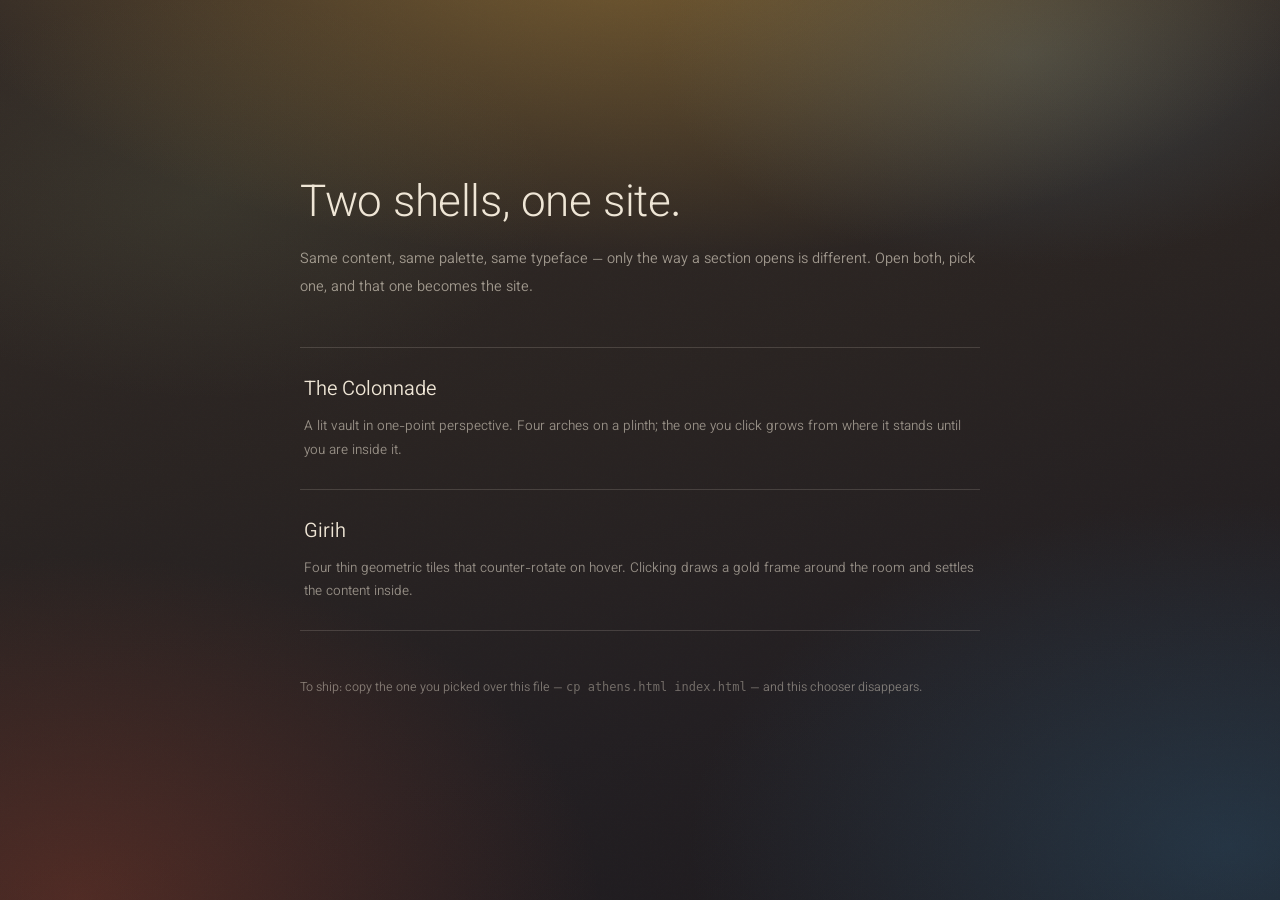
==== index.html @ 7ce34aa2 "Build the site: two shells, shared content and UI Four sections (me / images / video / writing) driv" ====
<!doctype html>
<html lang="en">
<head>
<meta charset="utf-8">
<meta name="viewport" content="width=device-width,initial-scale=1">
<meta name="theme-color" content="#241f1d">
<title>Choose a shell — Hossein Soroushpour</title>
<link href="https://fonts.googleapis.com/css2?family=Vazirmatn:wght@200;300;400;500&display=swap" rel="stylesheet">
<link rel="stylesheet" href="app.css">
<style>
body{overflow:auto;display:grid;place-items:center;padding:12vh 6vw 14vh;min-height:100dvh}
.wrap{position:relative;z-index:5;width:min(680px,100%)}
h1{font-size:clamp(28px,5vw,44px);font-weight:200}
.sub{margin-top:16px;font-size:14.5px;line-height:1.9;opacity:.6}
[dir=rtl] .sub{line-height:2.2}
.opts{margin-top:46px;border-top:1px solid var(--line)}
.opt{display:block;text-decoration:none;color:var(--ink);padding:26px 4px;
  border-bottom:1px solid var(--line);transition:.35s}
.opt:hover{padding-inline-start:16px;background:rgba(217,164,65,.07)}
.opt strong{font-weight:300;font-size:20px}
.opt em{display:block;font-style:normal;font-size:13.5px;opacity:.55;margin-top:9px;line-height:1.75}
.note{margin-top:44px;font-size:12.5px;line-height:2;opacity:.45}
.note code{font-family:ui-monospace,monospace;font-size:12px;opacity:.85}
</style>
</head>
<body>
<div class="sky"></div><div class="grain"></div>
<div class="wrap">
  <h1>Two shells, one site.</h1>
  <p class="sub">Same content, same palette, same typeface — only the way a section opens is different. Open both, pick one, and that one becomes the site.</p>
  <div class="opts">
    <a class="opt" href="athens.html"><strong>The Colonnade</strong>
      <em>A lit vault in one-point perspective. Four arches on a plinth; the one you click grows from where it stands until you are inside it.</em></a>
    <a class="opt" href="girih.html"><strong>Girih</strong>
      <em>Four thin geometric tiles that counter-rotate on hover. Clicking draws a gold frame around the room and settles the content inside.</em></a>
  </div>
  <p class="note">To ship: copy the one you picked over this file —
    <code>cp athens.html index.html</code> — and this chooser disappears.</p>
</div>
</body>
</html>
---- app.css ----
/* ============================================================
   Shared foundation — School of Athens palette, one typeface,
   one ink colour. Elements stay minimal: hairlines, arcs, space.
   ============================================================ */
:root{
  /* pigments lifted from the painting */
  --gold:#d9a441;      /* the light falling through the vault */
  --terra:#a8442a;     /* Plato's robe */
  --lapis:#2e5a7a;     /* Aristotle's blue */
  --sky:#6e9bae;       /* the sky in the arch */
  --sage:#7c8b5e;      /* the olive of the foreground figures */
  --marble:#e8dcc6;    /* the stone */

  /* one ink colour for every piece of type on the site */
  --ink:#efe6d6;
  --line:rgba(239,230,214,.16);
  --line-hi:rgba(239,230,214,.34);
  --pane:rgba(239,230,214,.045);
  --pane-hi:rgba(239,230,214,.085);

  --font:'Vazirmatn',system-ui,-apple-system,sans-serif;
  --ease:cubic-bezier(.16,1,.3,1);
}
*{box-sizing:border-box;margin:0;padding:0}
html{scroll-behavior:smooth}
html,body{min-height:100%}
body{
  font-family:var(--font);font-weight:300;color:var(--ink);
  background:#241f1d;
  -webkit-font-smoothing:antialiased;text-rendering:optimizeLegibility;
}
/* the painting's colour distribution: gold overhead, terracotta low-left,
   lapis low-right, everything settling into warm shadow */
.sky{position:fixed;inset:0;z-index:0;pointer-events:none;
  background:
    radial-gradient(ellipse 88% 58% at 50% -8%, rgba(217,164,65,.42), transparent 64%),
    radial-gradient(ellipse 62% 58% at 6% 100%, rgba(168,68,42,.34), transparent 66%),
    radial-gradient(ellipse 64% 58% at 96% 94%, rgba(46,90,122,.40), transparent 66%),
    radial-gradient(ellipse 46% 38% at 80% 6%, rgba(110,155,174,.22), transparent 62%),
    radial-gradient(ellipse 44% 36% at 16% 22%, rgba(124,139,94,.14), transparent 62%),
    linear-gradient(168deg,#332b26 0%,#2a2422 44%,#231f22 74%,#1e1b1f 100%);}
.grain{position:fixed;inset:0;z-index:1;pointer-events:none;opacity:.05;mix-blend-mode:overlay;
  background-image:url("data:image/svg+xml;utf8,<svg xmlns='http://www.w3.org/2000/svg' width='140' height='140'><filter id='n'><feTurbulence baseFrequency='.85' numOctaves='3'/></filter><rect width='140' height='140' filter='url(%23n)'/></svg>")}

/* ---------- type: one family, one colour, hierarchy by weight + opacity ---------- */
h1,h2,h3{font-weight:300;line-height:1.12;letter-spacing:-.01em}
[dir=rtl] h1,[dir=rtl] h2,[dir=rtl] h3{line-height:1.4;letter-spacing:0}
.eyebrow{font-size:11px;letter-spacing:.28em;text-transform:uppercase;opacity:.5}
[dir=rtl] .eyebrow{letter-spacing:.12em}
.lead{font-size:clamp(17px,2.2vw,21px);line-height:1.7;opacity:.86}
[dir=rtl] .lead{line-height:2.05}
p.body{font-size:15px;line-height:1.95;opacity:.66;max-width:58ch}
[dir=rtl] p.body{line-height:2.25}

/* ---------- fixed, centred language switch: never moves ---------- */
.lang{position:fixed;bottom:0;left:50%;transform:translateX(-50%);z-index:95;
  display:flex;align-items:center;padding:12px 0 20px;direction:ltr}
.lang button{background:none;border:none;cursor:pointer;color:var(--ink);opacity:.42;
  font-family:var(--font);font-size:12px;letter-spacing:.2em;
  width:96px;text-align:center;padding:9px 0;transition:opacity .3s}
.lang button.fa{letter-spacing:.02em;font-size:13px}
.lang button:hover{opacity:.72}
.lang button.on{opacity:1}
.lang i{width:1px;height:13px;background:var(--line-hi)}

/* ---------- close ---------- */
.shut{position:fixed;top:18px;inset-inline-start:18px;z-index:70;
  background:rgba(28,25,26,.72);backdrop-filter:blur(8px);
  border:1px solid var(--line-hi);color:var(--ink);opacity:.72;
  font-family:var(--font);font-size:11px;letter-spacing:.18em;
  cursor:pointer;padding:11px 18px;border-radius:2px;transition:.3s;display:none}
.shut:hover{opacity:1;border-color:var(--gold)}
body.open .shut{display:block}

/* ============================================================
   SECTION BODIES — identical in both shells
   ============================================================ */
.sec{max-width:1060px;margin:0 auto;width:100%}
.sec-head{margin-bottom:clamp(28px,5vh,52px)}
.sec-head h2{font-size:clamp(30px,5.2vw,54px);margin:12px 0 18px}
.rule{height:1px;background:linear-gradient(90deg,var(--gold),transparent);opacity:.55;margin:26px 0}

/* --- I · me --- */
.me-grid{display:grid;grid-template-columns:1.15fr .85fr;gap:clamp(28px,5vw,64px);align-items:start}
.facts{border-top:1px solid var(--line)}
.fact{display:flex;justify-content:space-between;gap:16px;padding:14px 0;
  border-bottom:1px solid var(--line);font-size:13.5px;opacity:.74}
.fact em{font-style:normal;opacity:.6;white-space:nowrap;font-size:12px}
.links{display:grid;gap:1px;margin-top:30px;background:var(--line);border:1px solid var(--line)}
.link{background:rgba(36,31,29,.6);padding:16px 18px;display:flex;justify-content:space-between;
  gap:14px;font-size:14px;text-decoration:none;color:var(--ink);opacity:.78;transition:.3s}
.link:hover{opacity:1;background:rgba(217,164,65,.10)}
.link span:last-child{opacity:.55;font-size:12.5px}

/* --- II · images: masonry, mixed ratios --- */
.gal{columns:3;column-gap:14px}
.gal figure{break-inside:avoid;margin-bottom:14px;cursor:pointer;position:relative;
  border:1px solid var(--line);overflow:hidden;transition:border-color .35s,transform .5s var(--ease)}
.gal figure:hover{border-color:var(--gold);transform:translateY(-4px)}
.gal img{display:block;width:100%;height:auto}
.gal figcaption{position:absolute;inset-inline:0;bottom:0;padding:26px 14px 12px;font-size:12px;
  background:linear-gradient(transparent,rgba(20,17,16,.9));opacity:0;transition:opacity .35s}
.gal figure:hover figcaption{opacity:1}

/* lightbox */
.box{position:fixed;inset:0;z-index:90;background:rgba(20,17,16,.94);backdrop-filter:blur(10px);
  display:none;place-items:center;padding:64px 5vw 92px}
.box.on{display:grid}
.box img{max-width:100%;max-height:100%;object-fit:contain;border:1px solid var(--line-hi)}
.box .cap{position:fixed;bottom:60px;inset-inline:0;text-align:center;font-size:13px;opacity:.7}
.box .nav{position:fixed;top:50%;transform:translateY(-50%);background:none;border:none;
  color:var(--ink);opacity:.45;font-size:30px;cursor:pointer;padding:20px;transition:opacity .3s}
.box .nav:hover{opacity:1}
.box .prev{inset-inline-start:8px}.box .next{inset-inline-end:8px}

/* --- III · video: 9:16 --- */
.vids{display:grid;grid-template-columns:repeat(4,1fr);gap:16px}
.vid{position:relative;aspect-ratio:9/16;border:1px solid var(--line);overflow:hidden;
  background:#1b1817;cursor:pointer;transition:border-color .35s,transform .5s var(--ease)}
.vid:hover{border-color:var(--gold);transform:translateY(-4px)}
.vid video{width:100%;height:100%;object-fit:cover;display:block}
.vid .tag{position:absolute;inset-inline:0;bottom:0;padding:34px 14px 14px;font-size:12.5px;
  line-height:1.5;background:linear-gradient(transparent,rgba(20,17,16,.92));pointer-events:none}
.vid .cue{position:absolute;inset:0;display:grid;place-items:center;pointer-events:none;transition:opacity .3s}
.vid .cue s{display:block;width:52px;height:52px;border:1px solid var(--line-hi);border-radius:50%;
  position:relative;background:rgba(20,17,16,.4)}
.vid .cue s::after{content:'';position:absolute;left:53%;top:50%;transform:translate(-50%,-50%);
  border-inline-start:9px solid var(--ink);border-top:6px solid transparent;border-bottom:6px solid transparent}
[dir=rtl] .vid .cue s::after{transform:translate(-50%,-50%) scaleX(-1)}
.vid.playing .cue{opacity:0}

/* --- IV · writing --- */
.essays{border-top:1px solid var(--line)}
.essay{border-bottom:1px solid var(--line);padding:clamp(22px,3.2vw,34px) 4px;cursor:pointer;
  display:grid;grid-template-columns:auto 1fr auto;gap:clamp(16px,3vw,38px);align-items:baseline;
  transition:padding-inline-start .4s var(--ease),background .35s}
.essay:hover{padding-inline-start:16px;background:rgba(217,164,65,.06)}
.essay .idx{font-size:12px;opacity:.4;width:22px}
.essay h3{font-size:clamp(19px,2.6vw,26px);margin-bottom:12px}
.essay .hook{font-size:15px;line-height:1.75;opacity:.6;max-width:62ch}
[dir=rtl] .essay .hook{line-height:2.05}
.essay .mins{font-size:11.5px;letter-spacing:.14em;opacity:.45;white-space:nowrap}

/* the reader: one column, nothing else */
.reader{position:fixed;inset:0;z-index:92;background:#211d1c;overflow-y:auto;
  opacity:0;pointer-events:none;transition:opacity .45s}
.reader.on{opacity:1;pointer-events:auto}
.reader .bar{position:fixed;top:0;inset-inline-start:0;height:2px;width:0;background:var(--gold);z-index:3;
  transition:width .1s linear}
.reader .col{max-width:660px;margin:0 auto;padding:clamp(88px,14vh,160px) 24px clamp(120px,20vh,220px)}
.reader h2{font-size:clamp(28px,4.6vw,44px);margin:14px 0 26px}
.reader .hook{font-size:clamp(18px,2.4vw,22px);line-height:1.75;opacity:.85;
  padding-inline-start:18px;border-inline-start:2px solid var(--gold)}
[dir=rtl] .reader .hook{line-height:2.1}
.reader p.t{font-size:17px;line-height:2;opacity:0;transform:translateY(14px);
  transition:opacity .7s,transform .8s;margin-top:28px}
[dir=rtl] .reader p.t{line-height:2.35;font-size:16px}
.reader p.t.in{opacity:.82;transform:none}
.reader .end{margin-top:64px;padding-top:28px;border-top:1px solid var(--line);
  font-size:12px;letter-spacing:.16em;opacity:.45;background:none;border-inline:none;border-bottom:none;
  color:var(--ink);font-family:var(--font);cursor:pointer;width:100%;text-align:start;padding-bottom:8px}
.reader .end:hover{opacity:.9}

/* ============================================================
   RESPONSIVE
   ============================================================ */
@media(max-width:1000px){
  .gal{columns:2}
  .vids{grid-template-columns:repeat(2,1fr)}
  .me-grid{grid-template-columns:1fr;gap:34px}
}
@media(max-width:620px){
  .gal{columns:1}
  .vids{grid-template-columns:1fr 1fr;gap:10px}
  .essay{grid-template-columns:auto 1fr;gap:14px}
  .essay .mins{grid-column:2;margin-top:10px}
  .lang button{width:78px}
  .shut{top:12px;inset-inline-start:12px;padding:10px 14px}
  .box{padding:52px 12px 84px}
}
@media(prefers-reduced-motion:reduce){
  *{animation:none!important;transition-duration:.01ms!important}
  .reader p.t{opacity:.82;transform:none}
}
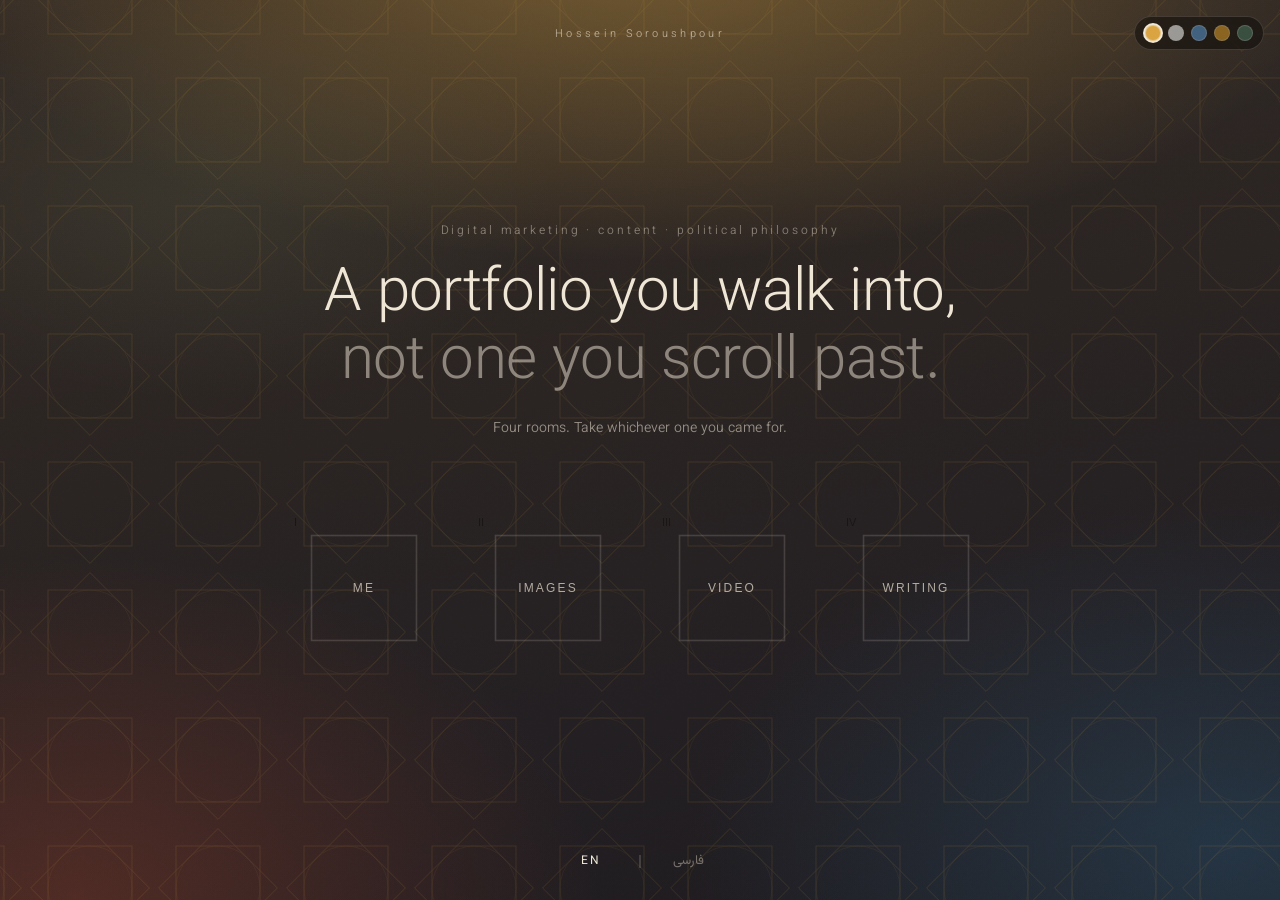
==== commit 53cf2166: "One shell, five palettes, image categories - Drop the Colonnade; Girih becomes index.html. - Five se" ====
--- a/index.html
+++ b/index.html
@@ -2,40 +2,169 @@
 <html lang="en">
 <head>
 <meta charset="utf-8">
-<meta name="viewport" content="width=device-width,initial-scale=1">
+<meta name="viewport" content="width=device-width,initial-scale=1,viewport-fit=cover">
 <meta name="theme-color" content="#241f1d">
-<title>Choose a shell — Hossein Soroushpour</title>
+<title>Hossein Soroushpour</title>
+<meta name="description" content="Digital marketing, content and political philosophy — posters, video and writing by Hossein Soroushpour.">
+<link rel="preconnect" href="https://fonts.gstatic.com" crossorigin>
 <link href="https://fonts.googleapis.com/css2?family=Vazirmatn:wght@200;300;400;500&display=swap" rel="stylesheet">
 <link rel="stylesheet" href="app.css">
 <style>
-body{overflow:auto;display:grid;place-items:center;padding:12vh 6vw 14vh;min-height:100dvh}
-.wrap{position:relative;z-index:5;width:min(680px,100%)}
-h1{font-size:clamp(28px,5vw,44px);font-weight:200}
-.sub{margin-top:16px;font-size:14.5px;line-height:1.9;opacity:.6}
-[dir=rtl] .sub{line-height:2.2}
-.opts{margin-top:46px;border-top:1px solid var(--line)}
-.opt{display:block;text-decoration:none;color:var(--ink);padding:26px 4px;
-  border-bottom:1px solid var(--line);transition:.35s}
-.opt:hover{padding-inline-start:16px;background:rgba(217,164,65,.07)}
-.opt strong{font-weight:300;font-size:20px}
-.opt em{display:block;font-style:normal;font-size:13.5px;opacity:.55;margin-top:9px;line-height:1.75}
-.note{margin-top:44px;font-size:12.5px;line-height:2;opacity:.45}
-.note code{font-family:ui-monospace,monospace;font-size:12px;opacity:.85}
+/* ---------- the field: one thin repeating figure, nothing more ---------- */
+#pat{position:fixed;inset:-8%;width:116%;height:116%;z-index:1;opacity:.16;pointer-events:none;
+  transition:opacity .9s,transform 1.2s var(--ease)}
+#pat g{stroke:var(--accent)}
+body.open #pat{opacity:.06;transform:scale(1.1) rotate(2deg)}
+
+header{position:fixed;top:0;inset-inline:0;z-index:30;display:flex;justify-content:center;
+  padding:26px 20px;transition:opacity .45s}
+header span{font-size:11px;letter-spacing:.3em;opacity:.6}
+[dir=rtl] header span{letter-spacing:.12em}
+body.open header{opacity:0;pointer-events:none}
+
+.home{position:relative;z-index:10;min-height:100dvh;display:grid;place-items:center;
+  padding:96px 5vw 104px;transition:opacity .5s,transform .8s var(--ease)}
+body.open .home{opacity:0;transform:scale(.96);pointer-events:none}
+.hero{text-align:center;max-width:min(940px,92vw)}
+.hero .who{font-size:12px;letter-spacing:.24em;opacity:.45;margin-bottom:22px}
+[dir=rtl] .hero .who{letter-spacing:.08em}
+.hero h1{font-size:clamp(29px,5.4vw,60px);font-weight:200}
+.hero h1 b{font-weight:200;opacity:.5;display:block}
+.hero p{margin-top:20px;font-size:14px;opacity:.55;line-height:1.85;max-width:46ch;margin-inline:auto}
+
+/* ---------- four tiles ---------- */
+.tiles{display:flex;justify-content:center;gap:clamp(10px,1.6vw,20px);margin-top:clamp(40px,7vh,72px);flex-wrap:wrap}
+.tile{position:relative;width:clamp(128px,15vw,164px);aspect-ratio:1;cursor:pointer;
+  display:grid;place-items:center;background:none;border:none;padding:0;
+  transition:transform .5s var(--ease)}
+.tile svg{position:absolute;inset:0;width:100%;height:100%;overflow:visible}
+.tile .a{fill:none;stroke:var(--line);stroke-width:1;transition:stroke .45s,transform .8s var(--ease);
+  transform-origin:50% 50%}
+.tile .b{fill:none;stroke:transparent;stroke-width:1;transition:stroke .45s,transform 1s var(--ease);
+  transform-origin:50% 50%}
+.tile:hover,.tile:focus-visible{transform:translateY(-7px);outline:none}
+.tile:hover .a,.tile:focus-visible .a{stroke:var(--line-hi);transform:rotate(45deg)}
+.tile:hover .b,.tile:focus-visible .b{stroke:var(--accent);stroke-opacity:.5;transform:rotate(-45deg)}
+.tile em{position:absolute;top:10px;inset-inline-start:12px;font-style:normal;font-size:11px;opacity:.35}
+.tile span{position:relative;font-size:12px;letter-spacing:.18em;text-transform:uppercase;opacity:.7;
+  text-align:center;line-height:1.5;transition:opacity .4s;padding:0 12px;color:var(--ink)}
+[dir=rtl] .tile span{letter-spacing:.04em;text-transform:none;font-size:15px}
+.tile:hover span{opacity:1}
+
+/* ---------- the chamber ---------- */
+.chamber{position:fixed;inset:0;z-index:25;visibility:hidden;
+  background:var(--panel)}
+body.open .chamber{visibility:visible}
+.frame{position:absolute;inset:clamp(14px,3vh,46px) clamp(14px,3vw,46px);pointer-events:none}
+.frame rect{fill:none;stroke:var(--accent);stroke-width:1;stroke-dasharray:400;stroke-dashoffset:400;opacity:.6;
+  vector-effect:non-scaling-stroke}
+body.open .frame rect{animation:draw 1.4s var(--ease) forwards}
+@keyframes draw{to{stroke-dashoffset:0}}
+.inner{position:absolute;inset:0;overflow-y:auto;-webkit-overflow-scrolling:touch;
+  padding:clamp(74px,12vh,132px) clamp(24px,6vw,72px) clamp(96px,14vh,140px);
+  opacity:0;transform:translateY(18px);transition:opacity .55s .4s,transform .7s .4s}
+body.open .inner{opacity:1;transform:none}
+
+@media(max-width:620px){
+  .tile{width:calc(50% - 8px);aspect-ratio:1.35}
+  .tile span{font-size:11px;letter-spacing:.1em}
+  [dir=rtl] .tile span{font-size:13.5px}
+}
 </style>
 </head>
 <body>
-<div class="sky"></div><div class="grain"></div>
-<div class="wrap">
-  <h1>Two shells, one site.</h1>
-  <p class="sub">Same content, same palette, same typeface — only the way a section opens is different. Open both, pick one, and that one becomes the site.</p>
-  <div class="opts">
-    <a class="opt" href="athens.html"><strong>The Colonnade</strong>
-      <em>A lit vault in one-point perspective. Four arches on a plinth; the one you click grows from where it stands until you are inside it.</em></a>
-    <a class="opt" href="girih.html"><strong>Girih</strong>
-      <em>Four thin geometric tiles that counter-rotate on hover. Clicking draws a gold frame around the room and settles the content inside.</em></a>
-  </div>
-  <p class="note">To ship: copy the one you picked over this file —
-    <code>cp athens.html index.html</code> — and this chooser disappears.</p>
+<div class="sky"></div>
+<svg id="pat" xmlns="http://www.w3.org/2000/svg" aria-hidden="true"><defs>
+  <pattern id="g" width="128" height="128" patternUnits="userSpaceOnUse">
+    <g fill="none" stroke-width=".8">
+      <rect x="22" y="22" width="84" height="84"/>
+      <rect x="22" y="22" width="84" height="84" transform="rotate(45 64 64)"/>
+      <circle cx="64" cy="64" r="42" stroke-opacity=".5"/>
+    </g></pattern></defs>
+  <rect width="100%" height="100%" fill="url(#g)"/></svg>
+<div class="grain"></div>
+
+<header><span id="who"></span></header>
+<button class="shut" id="shutb" type="button">close</button>
+
+<main class="home"><div class="hero">
+  <div class="who" id="role"></div>
+  <h1 id="h1"></h1>
+  <p id="hsub"></p>
+  <div class="tiles" id="tiles"></div>
+</div></main>
+
+<div class="chamber">
+  <svg class="frame" preserveAspectRatio="none" viewBox="0 0 100 100" aria-hidden="true">
+    <rect x=".5" y=".5" width="99" height="99"/></svg>
+  <div class="inner" id="inner"></div>
 </div>
+
+<div class="pal" id="pal" dir="ltr"></div>
+
+<div class="lang">
+  <button class="on" data-l="en" type="button">EN</button><i></i>
+  <button class="fa" data-l="fa" type="button">فارسی</button>
+</div>
+
+<script src="data.js"></script>
+<script src="ui.js"></script>
+<script>
+const STAR=`<svg viewBox="0 0 100 100" aria-hidden="true"><g>
+  <rect class="a" x="18" y="18" width="64" height="64"/>
+  <rect class="b" x="18" y="18" width="64" height="64" transform="rotate(45 50 50)"/></g></svg>`;
+let lang='en',current=null;
+const $=id=>document.getElementById(id);
+
+/* ---------- palette ---------- */
+function setPal(id){
+  document.documentElement.dataset.pal=id;
+  try{localStorage.setItem('pal',id)}catch(e){}
+  document.querySelectorAll('.pal button').forEach(b=>b.classList.toggle('on',b.dataset.p===id));
+}
+(function palette(){
+  let saved=null;try{saved=localStorage.getItem('pal')}catch(e){}
+  const locked=DATA.PALETTE;
+  setPal(locked||saved||DATA.palettes[0].id);
+  if(locked){$('pal').remove();return}
+  $('pal').innerHTML=DATA.palettes.map(p=>
+    `<button data-p="${p.id}" type="button" title="${p.t.en}"
+       style="background:${p.dot}"></button>`).join('');
+  $('pal').querySelectorAll('button').forEach(b=>b.onclick=()=>setPal(b.dataset.p));
+  setPal(document.documentElement.dataset.pal);
+})();
+
+function render(){
+  const rtl=lang==='fa';
+  document.documentElement.lang=lang;document.documentElement.dir=rtl?'rtl':'ltr';
+  document.body.dir=rtl?'rtl':'ltr';
+  UI.lang=lang;UI.stopAll();UI.closeOverlays();
+  $('who').textContent=DATA.meta.name[lang];
+  $('role').textContent=DATA.meta.role[lang];
+  $('h1').innerHTML=DATA.meta.hero[lang].map((l,i)=>i?`<b>${l}</b>`:l).join('');
+  $('hsub').textContent=DATA.meta.heroSub[lang];
+  $('shutb').textContent=DATA.ui.close[lang];
+  $('tiles').innerHTML=DATA.order.map(k=>{const d=DATA[k];
+    return `<button class="tile" data-k="${k}" type="button">
+      <em>${d.num}</em>${STAR}<span>${d.title[lang]}</span></button>`;}).join('');
+  document.querySelectorAll('.tile').forEach(el=>el.onclick=()=>open_(el.dataset.k));
+  document.querySelectorAll('.lang button').forEach(b=>b.classList.toggle('on',b.dataset.l===lang));
+  if(current)fill(current);
+}
+function fill(k){const inn=$('inner');inn.innerHTML=UI.section(k);UI.bind(inn);inn.scrollTop=0}
+function open_(k){
+  current=k;fill(k);
+  document.body.classList.remove('open');void document.body.offsetWidth;
+  document.body.classList.add('open');
+}
+function shut(){current=null;UI.stopAll();UI.closeOverlays();document.body.classList.remove('open')}
+$('shutb').onclick=shut;
+addEventListener('keydown',e=>{
+  if(e.key==='Escape'&&document.body.classList.contains('open')&&
+     !document.querySelector('.reader.on,.box.on')) shut();
+});
+document.querySelectorAll('.lang button').forEach(b=>b.onclick=()=>{lang=b.dataset.l;render()});
+render();
+</script>
 </body>
 </html>
--- a/app.css
+++ b/app.css
@@ -3,42 +3,84 @@
    one ink colour. Elements stay minimal: hairlines, arcs, space.
    ============================================================ */
 :root{
-  /* pigments lifted from the painting */
-  --gold:#d9a441;      /* the light falling through the vault */
-  --terra:#a8442a;     /* Plato's robe */
-  --lapis:#2e5a7a;     /* Aristotle's blue */
-  --sky:#6e9bae;       /* the sky in the arch */
-  --sage:#7c8b5e;      /* the olive of the foreground figures */
-  --marble:#e8dcc6;    /* the stone */
-
-  /* one ink colour for every piece of type on the site */
-  --ink:#efe6d6;
-  --line:rgba(239,230,214,.16);
-  --line-hi:rgba(239,230,214,.34);
-  --pane:rgba(239,230,214,.045);
-  --pane-hi:rgba(239,230,214,.085);
-
   --font:'Vazirmatn',system-ui,-apple-system,sans-serif;
   --ease:cubic-bezier(.16,1,.3,1);
+}
+
+/* ============================================================
+   PALETTES — each is two main colours over a dark ground.
+   Switch with <html data-pal="…">. One ink colour per palette;
+   hierarchy always comes from opacity, never a second text colour.
+   ============================================================ */
+
+/* 1 · ATHENS — the painting: gold light, terracotta, lapis */
+[data-pal=athens]{
+  --ink:#efe6d6; --accent:#d9a441; --accent-2:#a8442a;
+  --g-top:rgba(217,164,65,.42); --g-bl:rgba(168,68,42,.34);
+  --g-br:rgba(46,90,122,.40);   --g-x:rgba(124,139,94,.14);
+  --g-base:linear-gradient(168deg,#332b26 0%,#2a2422 44%,#231f22 74%,#1e1b1f 100%);
+  --panel:linear-gradient(178deg,rgba(46,40,37,.96),rgba(33,30,32,.98));
+  --read-bg:#211d1c;
+  --line:rgba(239,230,214,.16); --line-hi:rgba(239,230,214,.34);
+}
+/* 2 · INK — black ground, white elements, maximum clarity */
+[data-pal=ink]{
+  --ink:#ffffff; --accent:#ffffff; --accent-2:#9aa0a6;
+  --g-top:rgba(255,255,255,.10); --g-bl:rgba(255,255,255,.05);
+  --g-br:rgba(255,255,255,.07);  --g-x:transparent;
+  --g-base:linear-gradient(168deg,#161618 0%,#101012 52%,#08080a 100%);
+  --panel:linear-gradient(178deg,rgba(22,22,24,.97),rgba(11,11,13,.99));
+  --read-bg:#101012;
+  --line:rgba(255,255,255,.22); --line-hi:rgba(255,255,255,.46);
+}
+/* 3 · LAPIS — black and blue */
+[data-pal=lapis]{
+  --ink:#eaf1f8; --accent:#5b9bd5; --accent-2:#2f6fa8;
+  --g-top:rgba(91,155,213,.32); --g-bl:rgba(24,44,74,.60);
+  --g-br:rgba(91,155,213,.22);  --g-x:rgba(47,111,168,.16);
+  --g-base:linear-gradient(168deg,#0e1622 0%,#0a1018 52%,#06080d 100%);
+  --panel:linear-gradient(178deg,rgba(15,24,36,.97),rgba(8,12,19,.99));
+  --read-bg:#0c121c;
+  --line:rgba(234,241,248,.20); --line-hi:rgba(234,241,248,.40);
+}
+/* 4 · OCHRE — mustard and burnt sienna, straight off his own posters */
+[data-pal=ochre]{
+  --ink:#f6ecd8; --accent:#e0a12a; --accent-2:#b4552f;
+  --g-top:rgba(224,161,42,.44); --g-bl:rgba(180,85,47,.40);
+  --g-br:rgba(224,161,42,.20);  --g-x:rgba(180,85,47,.14);
+  --g-base:linear-gradient(168deg,#261c14 0%,#1e1710 52%,#150f0b 100%);
+  --panel:linear-gradient(178deg,rgba(40,30,21,.97),rgba(27,20,14,.99));
+  --read-bg:#1d160f;
+  --line:rgba(246,236,216,.18); --line-hi:rgba(246,236,216,.36);
+}
+/* 5 · VERDIGRIS — the Coinonia green with old gold */
+[data-pal=verdigris]{
+  --ink:#e9e3d2; --accent:#c9a227; --accent-2:#4f7a63;
+  --g-top:rgba(201,162,39,.28); --g-bl:rgba(79,122,99,.40);
+  --g-br:rgba(201,162,39,.16);  --g-x:rgba(79,122,99,.18);
+  --g-base:linear-gradient(168deg,#132119 0%,#0e1813 52%,#0a110e 100%);
+  --panel:linear-gradient(178deg,rgba(21,35,27,.97),rgba(13,22,18,.99));
+  --read-bg:#111d17;
+  --line:rgba(233,227,210,.18); --line-hi:rgba(233,227,210,.36);
 }
 *{box-sizing:border-box;margin:0;padding:0}
 html{scroll-behavior:smooth}
 html,body{min-height:100%}
 body{
   font-family:var(--font);font-weight:300;color:var(--ink);
-  background:#241f1d;
+  background:var(--read-bg,#161618);
   -webkit-font-smoothing:antialiased;text-rendering:optimizeLegibility;
 }
-/* the painting's colour distribution: gold overhead, terracotta low-left,
-   lapis low-right, everything settling into warm shadow */
+/* the painting's colour distribution, driven entirely by the palette:
+   light overhead, warm mass low-left, cool mass low-right */
 .sky{position:fixed;inset:0;z-index:0;pointer-events:none;
+  transition:background .6s;
   background:
-    radial-gradient(ellipse 88% 58% at 50% -8%, rgba(217,164,65,.42), transparent 64%),
-    radial-gradient(ellipse 62% 58% at 6% 100%, rgba(168,68,42,.34), transparent 66%),
-    radial-gradient(ellipse 64% 58% at 96% 94%, rgba(46,90,122,.40), transparent 66%),
-    radial-gradient(ellipse 46% 38% at 80% 6%, rgba(110,155,174,.22), transparent 62%),
-    radial-gradient(ellipse 44% 36% at 16% 22%, rgba(124,139,94,.14), transparent 62%),
-    linear-gradient(168deg,#332b26 0%,#2a2422 44%,#231f22 74%,#1e1b1f 100%);}
+    radial-gradient(ellipse 88% 58% at 50% -8%, var(--g-top), transparent 64%),
+    radial-gradient(ellipse 62% 58% at 6% 100%, var(--g-bl), transparent 66%),
+    radial-gradient(ellipse 64% 58% at 96% 94%, var(--g-br), transparent 66%),
+    radial-gradient(ellipse 44% 36% at 16% 22%, var(--g-x), transparent 62%),
+    var(--g-base);}
 .grain{position:fixed;inset:0;z-index:1;pointer-events:none;opacity:.05;mix-blend-mode:overlay;
   background-image:url("data:image/svg+xml;utf8,<svg xmlns='http://www.w3.org/2000/svg' width='140' height='140'><filter id='n'><feTurbulence baseFrequency='.85' numOctaves='3'/></filter><rect width='140' height='140' filter='url(%23n)'/></svg>")}
 
@@ -65,20 +107,50 @@
 
 /* ---------- close ---------- */
 .shut{position:fixed;top:18px;inset-inline-start:18px;z-index:70;
-  background:rgba(28,25,26,.72);backdrop-filter:blur(8px);
+  background:rgba(0,0,0,.5);backdrop-filter:blur(8px);
   border:1px solid var(--line-hi);color:var(--ink);opacity:.72;
   font-family:var(--font);font-size:11px;letter-spacing:.18em;
   cursor:pointer;padding:11px 18px;border-radius:2px;transition:.3s;display:none}
-.shut:hover{opacity:1;border-color:var(--gold)}
+.shut:hover{opacity:1;border-color:var(--accent)}
 body.open .shut{display:block}
 
 /* ============================================================
    SECTION BODIES — identical in both shells
    ============================================================ */
 .sec{max-width:1060px;margin:0 auto;width:100%}
-.sec-head{margin-bottom:clamp(28px,5vh,52px)}
+.sec-head{margin-bottom:clamp(28px,5vh,52px);
+  display:grid;grid-template-columns:1fr auto;gap:clamp(18px,4vw,48px);align-items:center}
 .sec-head h2{font-size:clamp(30px,5.2vw,54px);margin:12px 0 18px}
-.rule{height:1px;background:linear-gradient(90deg,var(--gold),transparent);opacity:.55;margin:26px 0}
+
+/* the painted figure that sits with each section head */
+.sec-fig{width:clamp(120px,17vw,208px);flex:none;align-self:center}
+.sec-fig img{display:block;width:100%;height:auto;
+  filter:drop-shadow(0 16px 26px rgba(0,0,0,.5))}
+/* the monochrome palettes take the colour out of the figures instead of
+   fighting them; the warm palettes leave them alone */
+[data-pal=ink] .sec-fig img{filter:grayscale(1) contrast(1.06) drop-shadow(0 16px 26px rgba(0,0,0,.6))}
+[data-pal=lapis] .sec-fig img{filter:saturate(.32) brightness(.96) drop-shadow(0 16px 26px rgba(0,0,0,.6))}
+[data-pal=verdigris] .sec-fig img{filter:saturate(.72) drop-shadow(0 16px 26px rgba(0,0,0,.5))}
+
+/* category chips */
+.chips{display:flex;flex-wrap:wrap;gap:8px;margin-bottom:22px}
+.chip{background:none;border:1px solid var(--line);color:var(--ink);opacity:.55;
+  font-family:var(--font);font-size:12px;letter-spacing:.1em;cursor:pointer;
+  padding:9px 16px;border-radius:999px;transition:.3s}
+.chip:hover{opacity:.85;border-color:var(--line-hi)}
+.chip.on{opacity:1;border-color:var(--accent);
+  background:color-mix(in srgb,var(--accent) 13%,transparent)}
+.chip b{font-weight:300;opacity:.5;margin-inline-start:7px;font-size:11px}
+
+/* palette picker — temporary, disappears once DATA.PALETTE is set */
+.pal{position:fixed;top:16px;inset-inline-end:16px;z-index:96;display:flex;gap:7px;
+  padding:8px 10px;border:1px solid var(--line);border-radius:999px;
+  background:rgba(0,0,0,.42);backdrop-filter:blur(8px)}
+.pal button{width:16px;height:16px;border-radius:50%;cursor:pointer;padding:0;
+  border:1px solid rgba(255,255,255,.35);opacity:.55;transition:.25s}
+.pal button:hover{opacity:.9;transform:scale(1.12)}
+.pal button.on{opacity:1;box-shadow:0 0 0 2px var(--ink)}
+.rule{height:1px;background:linear-gradient(90deg,var(--accent),transparent);opacity:.55;margin:26px 0}
 
 /* --- I · me --- */
 .me-grid{display:grid;grid-template-columns:1.15fr .85fr;gap:clamp(28px,5vw,64px);align-items:start}
@@ -87,26 +159,29 @@
   border-bottom:1px solid var(--line);font-size:13.5px;opacity:.74}
 .fact em{font-style:normal;opacity:.6;white-space:nowrap;font-size:12px}
 .links{display:grid;gap:1px;margin-top:30px;background:var(--line);border:1px solid var(--line)}
-.link{background:rgba(36,31,29,.6);padding:16px 18px;display:flex;justify-content:space-between;
+.link{background:rgba(0,0,0,.22);padding:16px 18px;display:flex;justify-content:space-between;
   gap:14px;font-size:14px;text-decoration:none;color:var(--ink);opacity:.78;transition:.3s}
-.link:hover{opacity:1;background:rgba(217,164,65,.10)}
+.link:hover{opacity:1;background:color-mix(in srgb,var(--accent) 14%,transparent)}
 .link span:last-child{opacity:.55;font-size:12.5px}
 
 /* --- II · images: masonry, mixed ratios --- */
 .gal{columns:3;column-gap:14px}
 .gal figure{break-inside:avoid;margin-bottom:14px;cursor:pointer;position:relative;
   border:1px solid var(--line);overflow:hidden;transition:border-color .35s,transform .5s var(--ease)}
-.gal figure:hover{border-color:var(--gold);transform:translateY(-4px)}
+.gal figure:hover{border-color:var(--accent);transform:translateY(-4px)}
 .gal img{display:block;width:100%;height:auto}
 .gal figcaption{position:absolute;inset-inline:0;bottom:0;padding:26px 14px 12px;font-size:12px;
-  background:linear-gradient(transparent,rgba(20,17,16,.9));opacity:0;transition:opacity .35s}
+  background:linear-gradient(transparent,rgba(0,0,0,.9));opacity:0;transition:opacity .35s}
 .gal figure:hover figcaption{opacity:1}
 
 /* lightbox */
-.box{position:fixed;inset:0;z-index:90;background:rgba(20,17,16,.94);backdrop-filter:blur(10px);
-  display:none;place-items:center;padding:64px 5vw 92px}
-.box.on{display:grid}
-.box img{max-width:100%;max-height:100%;object-fit:contain;border:1px solid var(--line-hi)}
+/* flex, not grid: a percentage max-height only resolves against a definite
+   height, which an auto grid row is not — that is what was cropping images */
+.box{position:fixed;inset:0;z-index:90;background:rgba(0,0,0,.93);backdrop-filter:blur(10px);
+  display:none;align-items:center;justify-content:center;padding:64px 5vw 92px}
+.box.on{display:flex}
+.box img{max-width:100%;max-height:100%;width:auto;height:auto;object-fit:contain;
+  border:1px solid var(--line-hi)}
 .box .cap{position:fixed;bottom:60px;inset-inline:0;text-align:center;font-size:13px;opacity:.7}
 .box .nav{position:fixed;top:50%;transform:translateY(-50%);background:none;border:none;
   color:var(--ink);opacity:.45;font-size:30px;cursor:pointer;padding:20px;transition:opacity .3s}
@@ -116,14 +191,14 @@
 /* --- III · video: 9:16 --- */
 .vids{display:grid;grid-template-columns:repeat(4,1fr);gap:16px}
 .vid{position:relative;aspect-ratio:9/16;border:1px solid var(--line);overflow:hidden;
-  background:#1b1817;cursor:pointer;transition:border-color .35s,transform .5s var(--ease)}
-.vid:hover{border-color:var(--gold);transform:translateY(-4px)}
+  background:rgba(0,0,0,.3);cursor:pointer;transition:border-color .35s,transform .5s var(--ease)}
+.vid:hover{border-color:var(--accent);transform:translateY(-4px)}
 .vid video{width:100%;height:100%;object-fit:cover;display:block}
 .vid .tag{position:absolute;inset-inline:0;bottom:0;padding:34px 14px 14px;font-size:12.5px;
-  line-height:1.5;background:linear-gradient(transparent,rgba(20,17,16,.92));pointer-events:none}
+  line-height:1.5;background:linear-gradient(transparent,rgba(0,0,0,.92));pointer-events:none}
 .vid .cue{position:absolute;inset:0;display:grid;place-items:center;pointer-events:none;transition:opacity .3s}
 .vid .cue s{display:block;width:52px;height:52px;border:1px solid var(--line-hi);border-radius:50%;
-  position:relative;background:rgba(20,17,16,.4)}
+  position:relative;background:rgba(0,0,0,.45)}
 .vid .cue s::after{content:'';position:absolute;left:53%;top:50%;transform:translate(-50%,-50%);
   border-inline-start:9px solid var(--ink);border-top:6px solid transparent;border-bottom:6px solid transparent}
 [dir=rtl] .vid .cue s::after{transform:translate(-50%,-50%) scaleX(-1)}
@@ -134,7 +209,7 @@
 .essay{border-bottom:1px solid var(--line);padding:clamp(22px,3.2vw,34px) 4px;cursor:pointer;
   display:grid;grid-template-columns:auto 1fr auto;gap:clamp(16px,3vw,38px);align-items:baseline;
   transition:padding-inline-start .4s var(--ease),background .35s}
-.essay:hover{padding-inline-start:16px;background:rgba(217,164,65,.06)}
+.essay:hover{padding-inline-start:16px;background:color-mix(in srgb,var(--accent) 9%,transparent)}
 .essay .idx{font-size:12px;opacity:.4;width:22px}
 .essay h3{font-size:clamp(19px,2.6vw,26px);margin-bottom:12px}
 .essay .hook{font-size:15px;line-height:1.75;opacity:.6;max-width:62ch}
@@ -142,15 +217,15 @@
 .essay .mins{font-size:11.5px;letter-spacing:.14em;opacity:.45;white-space:nowrap}
 
 /* the reader: one column, nothing else */
-.reader{position:fixed;inset:0;z-index:92;background:#211d1c;overflow-y:auto;
+.reader{position:fixed;inset:0;z-index:92;background:var(--read-bg);overflow-y:auto;
   opacity:0;pointer-events:none;transition:opacity .45s}
 .reader.on{opacity:1;pointer-events:auto}
-.reader .bar{position:fixed;top:0;inset-inline-start:0;height:2px;width:0;background:var(--gold);z-index:3;
+.reader .bar{position:fixed;top:0;inset-inline-start:0;height:2px;width:0;background:var(--accent);z-index:3;
   transition:width .1s linear}
 .reader .col{max-width:660px;margin:0 auto;padding:clamp(88px,14vh,160px) 24px clamp(120px,20vh,220px)}
 .reader h2{font-size:clamp(28px,4.6vw,44px);margin:14px 0 26px}
 .reader .hook{font-size:clamp(18px,2.4vw,22px);line-height:1.75;opacity:.85;
-  padding-inline-start:18px;border-inline-start:2px solid var(--gold)}
+  padding-inline-start:18px;border-inline-start:2px solid var(--accent)}
 [dir=rtl] .reader .hook{line-height:2.1}
 .reader p.t{font-size:17px;line-height:2;opacity:0;transform:translateY(14px);
   transition:opacity .7s,transform .8s;margin-top:28px}
@@ -169,8 +244,13 @@
   .vids{grid-template-columns:repeat(2,1fr)}
   .me-grid{grid-template-columns:1fr;gap:34px}
 }
+@media(max-width:760px){
+  .sec-head{grid-template-columns:1fr;gap:6px}
+  .sec-fig{width:clamp(104px,30vw,152px);order:-1;justify-self:start;margin-bottom:4px}
+}
 @media(max-width:620px){
   .gal{columns:1}
+  .pal{top:auto;bottom:62px;inset-inline-end:auto;left:50%;transform:translateX(-50%)}
   .vids{grid-template-columns:1fr 1fr;gap:10px}
   .essay{grid-template-columns:auto 1fr;gap:14px}
   .essay .mins{grid-column:2;margin-top:10px}
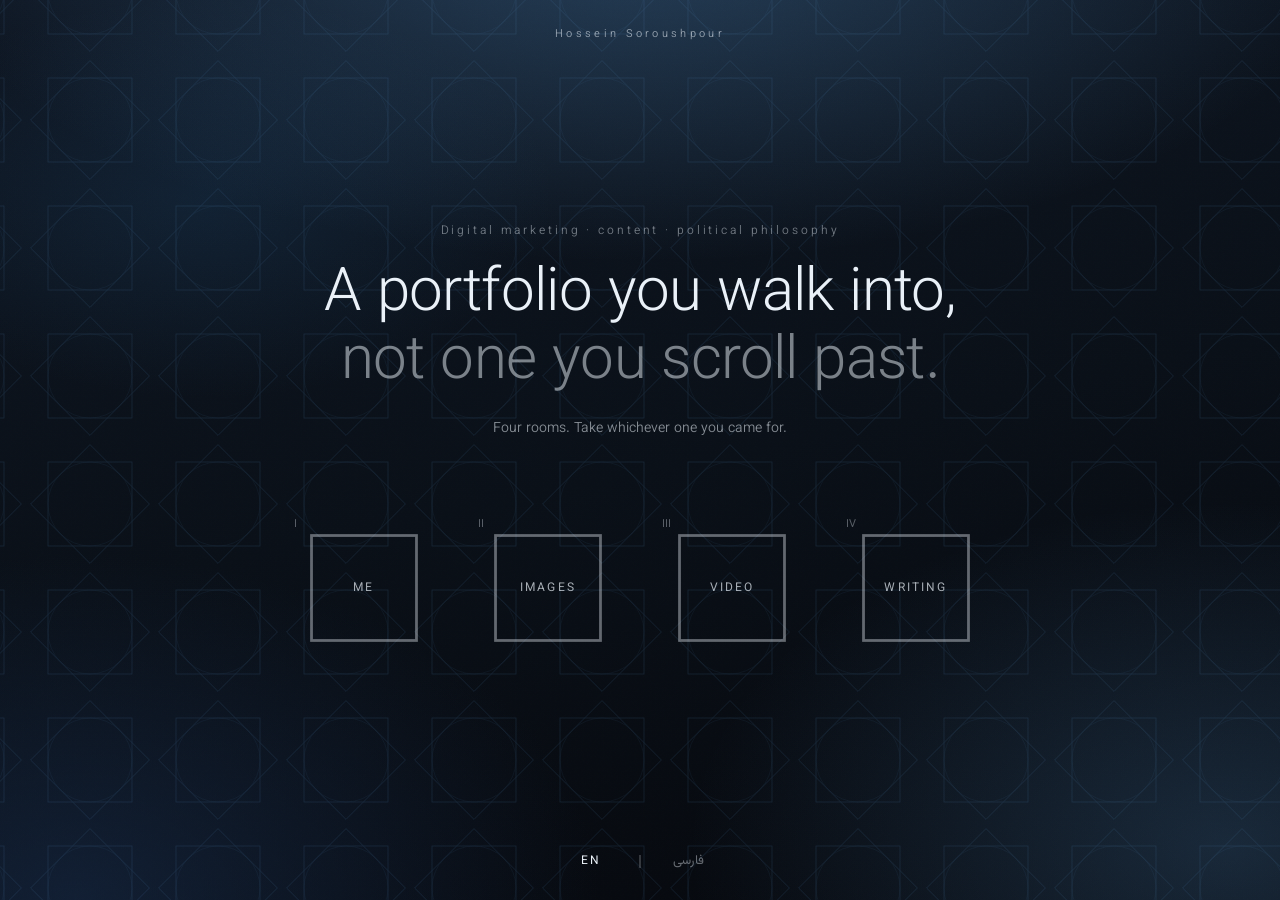
==== commit 5713fa3e: "Blue only, four painted figures, tile fixes - Keep the black-and-blue palette; drop the other four a" ====
--- a/index.html
+++ b/index.html
@@ -3,7 +3,7 @@
 <head>
 <meta charset="utf-8">
 <meta name="viewport" content="width=device-width,initial-scale=1,viewport-fit=cover">
-<meta name="theme-color" content="#241f1d">
+<meta name="theme-color" content="#0c121c">
 <title>Hossein Soroushpour</title>
 <meta name="description" content="Digital marketing, content and political philosophy — posters, video and writing by Hossein Soroushpour.">
 <link rel="preconnect" href="https://fonts.gstatic.com" crossorigin>
@@ -36,15 +36,18 @@
 .tiles{display:flex;justify-content:center;gap:clamp(10px,1.6vw,20px);margin-top:clamp(40px,7vh,72px);flex-wrap:wrap}
 .tile{position:relative;width:clamp(128px,15vw,164px);aspect-ratio:1;cursor:pointer;
   display:grid;place-items:center;background:none;border:none;padding:0;
+  font-family:var(--font);color:var(--ink);   /* buttons do not inherit the family */
   transition:transform .5s var(--ease)}
 .tile svg{position:absolute;inset:0;width:100%;height:100%;overflow:visible}
-.tile .a{fill:none;stroke:var(--line);stroke-width:1;transition:stroke .45s,transform .8s var(--ease);
-  transform-origin:50% 50%}
-.tile .b{fill:none;stroke:transparent;stroke-width:1;transition:stroke .45s,transform 1s var(--ease);
-  transform-origin:50% 50%}
+/* a square is symmetric every 90°, so the two must stay exactly 45° apart or
+   they land on top of each other instead of crossing into an eight-point star */
+.tile .a,.tile .b{fill:none;stroke-width:1.7;transform-origin:50% 50%;
+  transition:stroke .45s,stroke-opacity .45s,transform .8s var(--ease)}
+.tile .a{stroke:var(--line-hi);transform:rotate(0deg)}
+.tile .b{stroke:var(--accent);stroke-opacity:0;transform:rotate(45deg)}
 .tile:hover,.tile:focus-visible{transform:translateY(-7px);outline:none}
-.tile:hover .a,.tile:focus-visible .a{stroke:var(--line-hi);transform:rotate(45deg)}
-.tile:hover .b,.tile:focus-visible .b{stroke:var(--accent);stroke-opacity:.5;transform:rotate(-45deg)}
+.tile:hover .a,.tile:focus-visible .a{stroke:var(--accent);transform:rotate(22.5deg)}
+.tile:hover .b,.tile:focus-visible .b{stroke-opacity:.85;transform:rotate(67.5deg)}
 .tile em{position:absolute;top:10px;inset-inline-start:12px;font-style:normal;font-size:11px;opacity:.35}
 .tile span{position:relative;font-size:12px;letter-spacing:.18em;text-transform:uppercase;opacity:.7;
   text-align:center;line-height:1.5;transition:opacity .4s;padding:0 12px;color:var(--ink)}
@@ -100,8 +103,6 @@
   <div class="inner" id="inner"></div>
 </div>
 
-<div class="pal" id="pal" dir="ltr"></div>
-
 <div class="lang">
   <button class="on" data-l="en" type="button">EN</button><i></i>
   <button class="fa" data-l="fa" type="button">فارسی</button>
@@ -112,27 +113,10 @@
 <script>
 const STAR=`<svg viewBox="0 0 100 100" aria-hidden="true"><g>
   <rect class="a" x="18" y="18" width="64" height="64"/>
-  <rect class="b" x="18" y="18" width="64" height="64" transform="rotate(45 50 50)"/></g></svg>`;
+  <rect class="b" x="18" y="18" width="64" height="64"/></g></svg>`;
 let lang='en',current=null;
 const $=id=>document.getElementById(id);
 
-/* ---------- palette ---------- */
-function setPal(id){
-  document.documentElement.dataset.pal=id;
-  try{localStorage.setItem('pal',id)}catch(e){}
-  document.querySelectorAll('.pal button').forEach(b=>b.classList.toggle('on',b.dataset.p===id));
-}
-(function palette(){
-  let saved=null;try{saved=localStorage.getItem('pal')}catch(e){}
-  const locked=DATA.PALETTE;
-  setPal(locked||saved||DATA.palettes[0].id);
-  if(locked){$('pal').remove();return}
-  $('pal').innerHTML=DATA.palettes.map(p=>
-    `<button data-p="${p.id}" type="button" title="${p.t.en}"
-       style="background:${p.dot}"></button>`).join('');
-  $('pal').querySelectorAll('button').forEach(b=>b.onclick=()=>setPal(b.dataset.p));
-  setPal(document.documentElement.dataset.pal);
-})();
 
 function render(){
   const rtl=lang==='fa';
--- a/app.css
+++ b/app.css
@@ -1,40 +1,11 @@
 /* ============================================================
-   Shared foundation — School of Athens palette, one typeface,
-   one ink colour. Elements stay minimal: hairlines, arcs, space.
+   Shared foundation. One typeface, one ink colour, black-and-blue.
+   Elements stay minimal: hairlines, arcs, space.
    ============================================================ */
 :root{
   --font:'Vazirmatn',system-ui,-apple-system,sans-serif;
   --ease:cubic-bezier(.16,1,.3,1);
-}
-
-/* ============================================================
-   PALETTES — each is two main colours over a dark ground.
-   Switch with <html data-pal="…">. One ink colour per palette;
-   hierarchy always comes from opacity, never a second text colour.
-   ============================================================ */
-
-/* 1 · ATHENS — the painting: gold light, terracotta, lapis */
-[data-pal=athens]{
-  --ink:#efe6d6; --accent:#d9a441; --accent-2:#a8442a;
-  --g-top:rgba(217,164,65,.42); --g-bl:rgba(168,68,42,.34);
-  --g-br:rgba(46,90,122,.40);   --g-x:rgba(124,139,94,.14);
-  --g-base:linear-gradient(168deg,#332b26 0%,#2a2422 44%,#231f22 74%,#1e1b1f 100%);
-  --panel:linear-gradient(178deg,rgba(46,40,37,.96),rgba(33,30,32,.98));
-  --read-bg:#211d1c;
-  --line:rgba(239,230,214,.16); --line-hi:rgba(239,230,214,.34);
-}
-/* 2 · INK — black ground, white elements, maximum clarity */
-[data-pal=ink]{
-  --ink:#ffffff; --accent:#ffffff; --accent-2:#9aa0a6;
-  --g-top:rgba(255,255,255,.10); --g-bl:rgba(255,255,255,.05);
-  --g-br:rgba(255,255,255,.07);  --g-x:transparent;
-  --g-base:linear-gradient(168deg,#161618 0%,#101012 52%,#08080a 100%);
-  --panel:linear-gradient(178deg,rgba(22,22,24,.97),rgba(11,11,13,.99));
-  --read-bg:#101012;
-  --line:rgba(255,255,255,.22); --line-hi:rgba(255,255,255,.46);
-}
-/* 3 · LAPIS — black and blue */
-[data-pal=lapis]{
+
   --ink:#eaf1f8; --accent:#5b9bd5; --accent-2:#2f6fa8;
   --g-top:rgba(91,155,213,.32); --g-bl:rgba(24,44,74,.60);
   --g-br:rgba(91,155,213,.22);  --g-x:rgba(47,111,168,.16);
@@ -42,26 +13,6 @@
   --panel:linear-gradient(178deg,rgba(15,24,36,.97),rgba(8,12,19,.99));
   --read-bg:#0c121c;
   --line:rgba(234,241,248,.20); --line-hi:rgba(234,241,248,.40);
-}
-/* 4 · OCHRE — mustard and burnt sienna, straight off his own posters */
-[data-pal=ochre]{
-  --ink:#f6ecd8; --accent:#e0a12a; --accent-2:#b4552f;
-  --g-top:rgba(224,161,42,.44); --g-bl:rgba(180,85,47,.40);
-  --g-br:rgba(224,161,42,.20);  --g-x:rgba(180,85,47,.14);
-  --g-base:linear-gradient(168deg,#261c14 0%,#1e1710 52%,#150f0b 100%);
-  --panel:linear-gradient(178deg,rgba(40,30,21,.97),rgba(27,20,14,.99));
-  --read-bg:#1d160f;
-  --line:rgba(246,236,216,.18); --line-hi:rgba(246,236,216,.36);
-}
-/* 5 · VERDIGRIS — the Coinonia green with old gold */
-[data-pal=verdigris]{
-  --ink:#e9e3d2; --accent:#c9a227; --accent-2:#4f7a63;
-  --g-top:rgba(201,162,39,.28); --g-bl:rgba(79,122,99,.40);
-  --g-br:rgba(201,162,39,.16);  --g-x:rgba(79,122,99,.18);
-  --g-base:linear-gradient(168deg,#132119 0%,#0e1813 52%,#0a110e 100%);
-  --panel:linear-gradient(178deg,rgba(21,35,27,.97),rgba(13,22,18,.99));
-  --read-bg:#111d17;
-  --line:rgba(233,227,210,.18); --line-hi:rgba(233,227,210,.36);
 }
 *{box-sizing:border-box;margin:0;padding:0}
 html{scroll-behavior:smooth}
@@ -124,13 +75,9 @@
 
 /* the painted figure that sits with each section head */
 .sec-fig{width:clamp(120px,17vw,208px);flex:none;align-self:center}
-.sec-fig img{display:block;width:100%;height:auto;
-  filter:drop-shadow(0 16px 26px rgba(0,0,0,.5))}
-/* the monochrome palettes take the colour out of the figures instead of
-   fighting them; the warm palettes leave them alone */
-[data-pal=ink] .sec-fig img{filter:grayscale(1) contrast(1.06) drop-shadow(0 16px 26px rgba(0,0,0,.6))}
-[data-pal=lapis] .sec-fig img{filter:saturate(.32) brightness(.96) drop-shadow(0 16px 26px rgba(0,0,0,.6))}
-[data-pal=verdigris] .sec-fig img{filter:saturate(.72) drop-shadow(0 16px 26px rgba(0,0,0,.5))}
+.sec-fig img{display:block;width:100%;height:auto}
+/* desaturated so the figures sit in the blue rather than fight it */
+.sec-fig img{filter:saturate(.38) brightness(.97) drop-shadow(0 16px 26px rgba(0,0,0,.6))}
 
 /* category chips */
 .chips{display:flex;flex-wrap:wrap;gap:8px;margin-bottom:22px}
@@ -142,14 +89,6 @@
   background:color-mix(in srgb,var(--accent) 13%,transparent)}
 .chip b{font-weight:300;opacity:.5;margin-inline-start:7px;font-size:11px}
 
-/* palette picker — temporary, disappears once DATA.PALETTE is set */
-.pal{position:fixed;top:16px;inset-inline-end:16px;z-index:96;display:flex;gap:7px;
-  padding:8px 10px;border:1px solid var(--line);border-radius:999px;
-  background:rgba(0,0,0,.42);backdrop-filter:blur(8px)}
-.pal button{width:16px;height:16px;border-radius:50%;cursor:pointer;padding:0;
-  border:1px solid rgba(255,255,255,.35);opacity:.55;transition:.25s}
-.pal button:hover{opacity:.9;transform:scale(1.12)}
-.pal button.on{opacity:1;box-shadow:0 0 0 2px var(--ink)}
 .rule{height:1px;background:linear-gradient(90deg,var(--accent),transparent);opacity:.55;margin:26px 0}
 
 /* --- I · me --- */
@@ -250,7 +189,6 @@
 }
 @media(max-width:620px){
   .gal{columns:1}
-  .pal{top:auto;bottom:62px;inset-inline-end:auto;left:50%;transform:translateX(-50%)}
   .vids{grid-template-columns:1fr 1fr;gap:10px}
   .essay{grid-template-columns:auto 1fr;gap:14px}
   .essay .mins{grid-column:2;margin-top:10px}
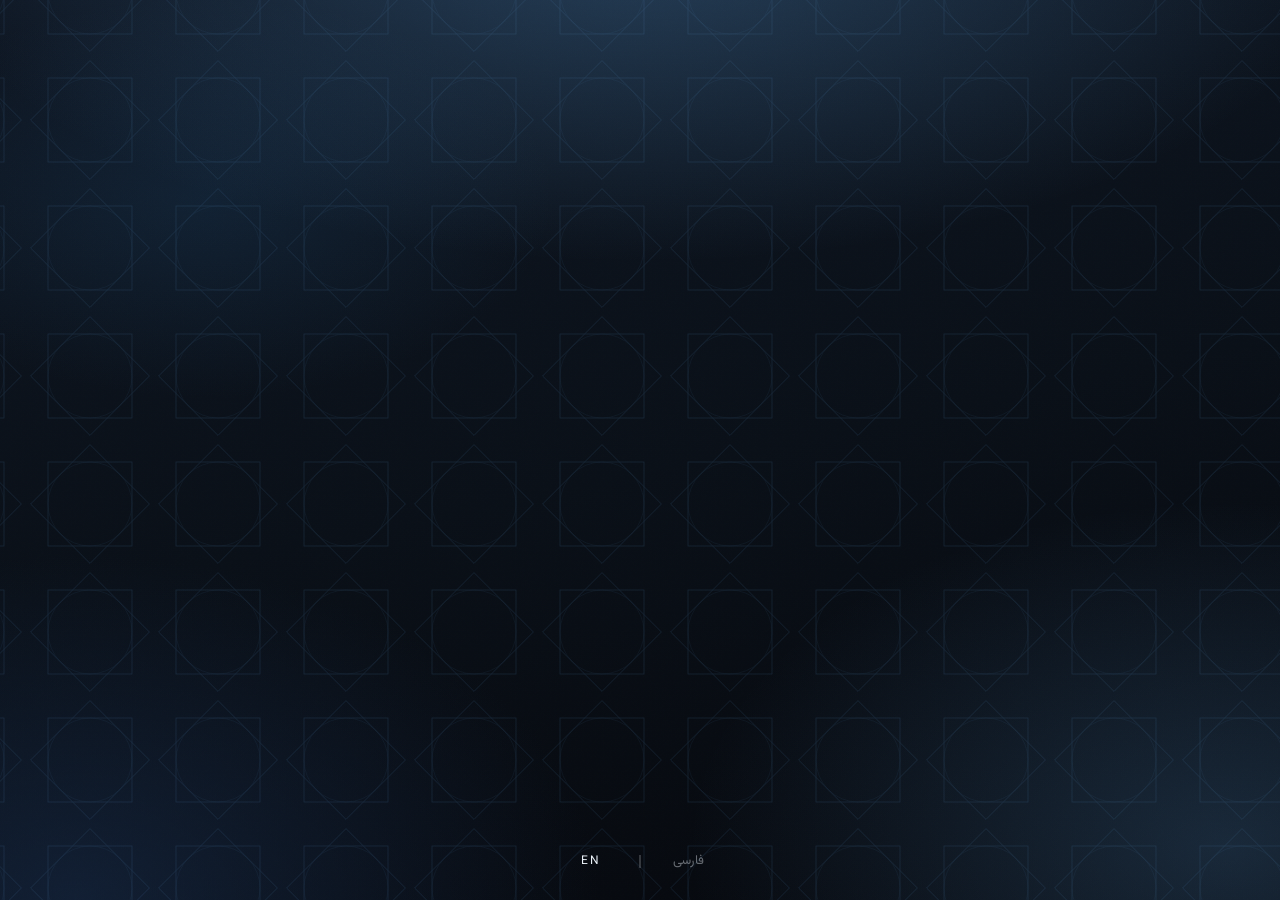
==== commit fe478812: "add somthing" ====
--- a/index.html
+++ b/index.html
@@ -1,6 +1,13 @@
 <!doctype html>
 <html lang="en">
 <head>
+  <!-- Google Tag Manager -->
+<script>(function(w,d,s,l,i){w[l]=w[l]||[];w[l].push({'gtm.start':
+new Date().getTime(),event:'gtm.js'});var f=d.getElementsByTagName(s)[0],
+j=d.createElement(s),dl=l!='dataLayer'?'&l='+l:'';j.async=true;j.src=
+'https://www.googletagmanager.com/gtm.js?id='+i+dl;f.parentNode.insertBefore(j,f);
+})(window,document,'script','dataLayer','GTM-NDBX87KP');</script>
+<!-- End Google Tag Manager -->
 <meta charset="utf-8">
 <meta name="viewport" content="width=device-width,initial-scale=1,viewport-fit=cover">
 <meta name="theme-color" content="#0c121c">
@@ -76,6 +83,10 @@
 </style>
 </head>
 <body>
+  <!-- Google Tag Manager (noscript) -->
+<noscript><iframe src="https://www.googletagmanager.com/ns.html?id=GTM-NDBX87KP"
+height="0" width="0" style="display:none;visibility:hidden"></iframe></noscript>
+<!-- End Google Tag Manager (noscript) -->
 <div class="sky"></div>
 <svg id="pat" xmlns="http://www.w3.org/2000/svg" aria-hidden="true"><defs>
   <pattern id="g" width="128" height="128" patternUnits="userSpaceOnUse">
@@ -108,7 +119,8 @@
   <button class="fa" data-l="fa" type="button">فارسی</button>
 </div>
 
-<script src="data.js"></script>
+<script src="content.js"></script>
+<script src="essays.js"></script>
 <script src="ui.js"></script>
 <script>
 const STAR=`<svg viewBox="0 0 100 100" aria-hidden="true"><g>
@@ -123,14 +135,16 @@
   document.documentElement.lang=lang;document.documentElement.dir=rtl?'rtl':'ltr';
   document.body.dir=rtl?'rtl':'ltr';
   UI.lang=lang;UI.stopAll();UI.closeOverlays();
-  $('who').textContent=DATA.meta.name[lang];
-  $('role').textContent=DATA.meta.role[lang];
-  $('h1').innerHTML=DATA.meta.hero[lang].map((l,i)=>i?`<b>${l}</b>`:l).join('');
-  $('hsub').textContent=DATA.meta.heroSub[lang];
-  $('shutb').textContent=DATA.ui.close[lang];
+  const T=UI.t;
+  $('who').textContent=T(DATA.meta.name,'meta.name');
+  $('role').textContent=T(DATA.meta.role,'meta.role');
+  $('h1').innerHTML=(DATA.meta.hero[lang]||DATA.meta.hero.en)
+    .map((l,i)=>i?`<b>${l}</b>`:l).join('');
+  $('hsub').textContent=T(DATA.meta.heroSub,'meta.heroSub');
+  $('shutb').textContent=T(DATA.ui.close);
   $('tiles').innerHTML=DATA.order.map(k=>{const d=DATA[k];
     return `<button class="tile" data-k="${k}" type="button">
-      <em>${d.num}</em>${STAR}<span>${d.title[lang]}</span></button>`;}).join('');
+      <em>${d.num}</em>${STAR}<span>${T(d.title,k)}</span></button>`;}).join('');
   document.querySelectorAll('.tile').forEach(el=>el.onclick=()=>open_(el.dataset.k));
   document.querySelectorAll('.lang button').forEach(b=>b.classList.toggle('on',b.dataset.l===lang));
   if(current)fill(current);
